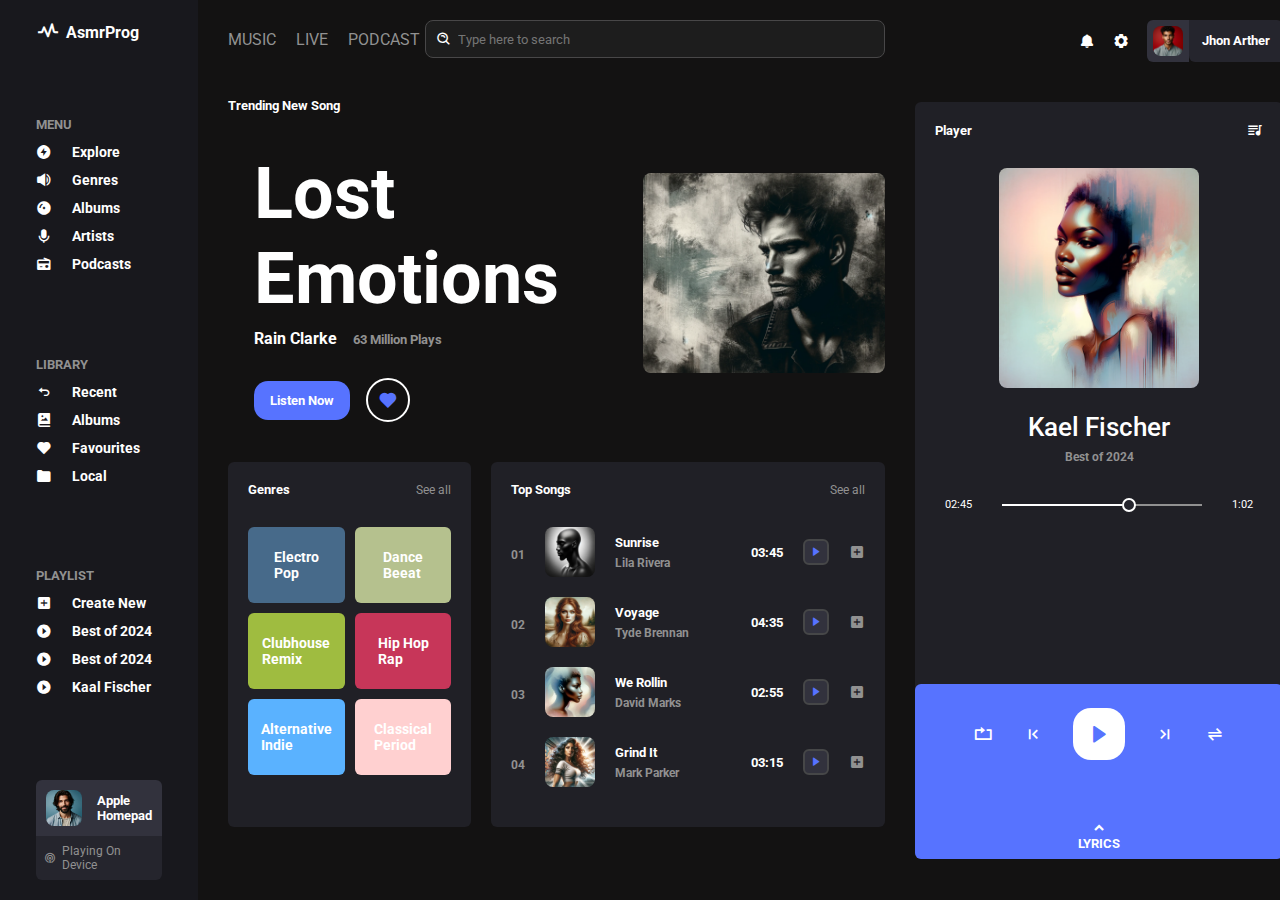
==== Music/Music.html @ 64fb25bc "Added new website" ====
<!DOCTYPE html>
<html lang="en">
<head>
    <meta charset="UTF-8">
    <meta name="viewport" content="width=device-width, initial-scale=1.0">
    <link href='https://unpkg.com/boxicons@2.1.4/css/boxicons.min.css' rel='stylesheet'>
    <link rel="stylesheet" href="Music.css">
    <title>Music Player Platform | AsmrProg</title>
</head>
<body>
    <div class="container">
        <aside class="sidebar">
            <div class="logo">
                <i class="bx bx-pulse"></i>
                    <a href="#">AsmrProg</a>
                </div>
            <div class="menu">
                <h5>Menu</h5>
                <ul>
                    <li>
                        <i class='bx bxs-bolt-circle' ></i>
                        <a href="#">Explore</a>
                    </li>
                    <li>
                        <i class='bx bxs-volume-full' ></i>
                        <a href="#">Genres</a>
                    </li>
                    <li>
                        <i class='bx bxs-album' ></i>
                        <a href="#">Albums</a>
                    </li>
                    <li>
                        <i class='bx bxs-microphone' ></i>
                        <a href="#">Artists</a>
                    </li>
                    <li>
                        <i class='bx bxs-radio' ></i>
                        <a href="#">Podcasts</a>
                    </li>
                </ul>
            </div>

            <div class="menu">
                <h5>Library</h5>
                <ul>
                    <li>
                        <i class='bx bx-undo' ></i>
                        <a href="#">Recent</a>
                    </li>
                    <li>
                        <i class='bx bxs-photo-album' ></i>
                        <a href="#">Albums</a>
                    </li>
                    <li>
                        <i class='bx bxs-heart' ></i>
                        <a href="#">Favourites</a>
                    </li>
                    <li>
                        <i class='bx bxs-folder' ></i>
                        <a href="#">Local</a>
                    </li>
                   
                </ul>
            </div>

            <div class="menu">
                <h5>Playlist</h5>
                <ul>
                    <li>
                        <i class='bx bxs-plus-square' ></i>
                        <a href="#">Create New</a>
                    </li>
                    <li>
                        <i class='bx bxs-caret-right-circle' ></i>
                        <a href="#">Best of 2024</a>
                    </li>
                    <li>
                        <i class='bx bxs-caret-right-circle' ></i>
                        <a href="#">Best of 2024</a>
                    </li>
                    <li>
                        <i class='bx bxs-caret-right-circle' ></i>
                        <a href="#">Kaal Fischer</a>
                    </li>
                   
                </ul>
            </div>

            <div class="playing">
                <div class="top">
                    <img src="asssets/current.png" alt="">
                    <h4>Apple<br>Homepad</h4>
                </div>
                <div class="bottom">
                    <i class='bx bx-podcast' ></i>
                    <p>Playing On Device</p>
                </div>
            </div>
        </aside>

        <main>
            <header>
                <div class="nav-links">
                    <a href="#">Music</a>
                    <a href="#">Live</a>
                    <a href="#">Podcast</a>
                </div>

                <div class="search">
                    <i class='bx bx-search-alt'></i>
                    <input type="text" placeholder="Type here to search">
                   
                </div>
            </header>

            <div class="trending">
                <div class="left">
                    <h5>Trending New Song</h5>
                    <div class="info">
                        <h2>Lost Emotions</h2>
                        <h4>Rain Clarke</h4>
                        <h5>63 Million Plays</h5>
                        <div class="buttons">
                            <button>
                                Listen Now
                            </button>
                            <i class='bx bxs-heart' ></i>
                        </div>
                    </div>
                </div>
                <img src="asssets/trend.png" alt="">
            </div>

            <div class="playlist">
                <div class="genres">
                    <div class="header">
                        <h5>Genres</h5>
                        <a href="#">See all</a>
                    </div>

                    <div class="items">
                        <div class="item">
                            <p>Electro<br>Pop</p>
                        </div>
                        <div class="item">
                            <p>Dance<br>Beeat</p>
                        </div>
                        <div class="item">
                            <p>Clubhouse<br>Remix</p>
                        </div>
                        <div class="item">
                            <p>Hip Hop<br>Rap</p>
                        </div>
                        <div class="item">
                            <p>Alternative<br>Indie</p>
                        </div>
                        <div class="item">
                            <p>Classical<br>Period</p>
                        </div>
                    </div>
                </div>

                <div class="music-list">
                    <div class="header">
                        <h5>Top Songs</h5>
                        <a href="#">See all</a>
                    </div>

                    <div class="items">
                        <div class="item">
                            <div class="info">
                                <p>01</p>
                                <img src="asssets/song-1.png" alt="">
                                <div class="details">
                                    <h5>Sunrise</h5>
                                    <p>Lila Rivera</p>
                                </div>
                            </div>
                            <div class="actions">
                                <p>03:45</p>
                                <div class="icons">
                                    <i class='bx bxs-right-arrow' ></i>
                                </div>
                                <i class='bx bxs-plus-square' ></i>
                            </div>
                        </div>
                        <div class="item">
                            <div class="info">
                                <p>02</p>
                                <img src="asssets/song-2.png" alt="">
                                <div class="details">
                                    <h5>Voyage</h5>
                                    <p>Tyde Brennan</p>
                                </div>
                            </div>
                            <div class="actions">
                                <p>04:35</p>
                                <div class="icons">
                                    <i class='bx bxs-right-arrow' ></i>
                                </div>
                                <i class='bx bxs-plus-square' ></i>
                            </div>
                        </div>
                        <div class="item">
                            <div class="info">
                                <p>03</p>
                                <img src="asssets/song-3.png" alt="">
                                <div class="details">
                                    <h5>We Rollin</h5>
                                    <p>David Marks</p>
                                </div>
                            </div>
                            <div class="actions">
                                <p>02:55</p>
                                <div class="icons">
                                    <i class='bx bxs-right-arrow' ></i>
                                </div>
                                <i class='bx bxs-plus-square' ></i>
                            </div>
                        </div>
                        <div class="item">
                            <div class="info">
                                <p>04</p>
                                <img src="asssets/song-4.png" alt="">
                                <div class="details">
                                    <h5>Grind It</h5>
                                    <p>Mark Parker</p>
                                </div>
                            </div>
                            <div class="actions">
                                <p>03:15</p>
                                <div class="icons">
                                    <i class='bx bxs-right-arrow' ></i>
                                </div>
                                <i class='bx bxs-plus-square' ></i>
                            </div>
                        </div>
                    </div>
                </div>
            </div>


        </main>

        <div class="right-section">
            <div class="profile">
                <i class='bx bxs-bell'></i>
                <i class='bx bxs-cog' ></i>
                <div class="user">
                    <div class="left">
                        <img src="asssets/profile.png" alt="">
                    </div>
                    <div class="right">
                        <h5>Jhon Arther</h5>
                    </div>
                </div>
            </div>

            <div class="music-player">
                <div class="top-section">
                    <div class="header">
                        <h5>Player</h5>
                        <i class='bx bxs-playlist'></i>
                    </div>
                    <div class="song-info">
                        <img src="asssets/player.png" alt="">
                        <div class="description">
                            <h3>Kael Fischer</h3>
                            <p>Best of 2024</p>
                        </div>
                        <div class="progress">
                            <p>02:45</p>
                            <div class="active-lines"></div>
                            <div class="deactive-lines"></div>
                            <p>1:02</p>
                        </div>
                    </div>
                </div>

                <div class="player-actions">
                    <div class="buttons">
                        <i class='bx bx-repeat' ></i>
                        <i class='bx bx-first-page' ></i>
                        <i class='bx bxs-right-arrow play-button' ></i>
                        <i class='bx bx-last-page' ></i> 
                        <i class='bx bx-transfer-alt' ></i>
                    </div>
                    <div class="lyrics">
                        <i class='bx bxs-chevron-up' ></i>
                        <h5>LYRICS</h5>
                    </div>
                </div>
            </div>
        </div>
    </div>

    <script src="Music.js"></script>
</body>
</html>
---- Music/Music.css ----
@import url('https://fonts.googleapis.com/css2?family=Roboto:wght@300;400;500;900&display=swap');

*{
    padding: 0;
    margin: 0;
    box-sizing: border-box;
    font-family: 'Roboto', sans-serif;
}

a{
    text-decoration: none;
    color: #fff;
}

i{
    color: #fff;
    cursor: pointer;
}

img{
    object-fit: cover;
    object-position: top;
    border-radius: 8px;
}

html,
body{
    height: 100vh;
    background-color: rgb(19, 18, 18);
}

.container{
    width: 100%;
    display: grid;
    grid-template-columns: 1fr 4fr 2fr;
    border-color: black;
}

.container .sidebar{
    height: 100vh;
    background-color: #18181d;
    padding: 20px 36px;
    display: flex;
    flex-direction: column;
    justify-content: space-between;
    z-index: 10000;
    transition: all 0.6s ease;

}

.container .sidebar .logo{
    display: flex;
    align-items: center;
    gap: 6px;
}

.container .sidebar .logo > i{
    font-size: 24px;
    transition: all 0.3s ease;
}

.container .sidebar .logo a{
    font-weight: bold;
    transition: all 0.3s ease;
}

.container .sidebar .logo:hover a,
.container .sidebar .logo:hover i,
.container .sidebar .menu ul li:hover a,
.container .sidebar .menu ul li:hover i,
.container main header .nav-links a:hover{
    color: #5773ff;
}

.container .sidebar .menu h5{
    color: #919191;
    margin-bottom: 12px;
    text-transform: uppercase;
}

.container .sidebar .menu ul li{
    margin-bottom: 12px;
    display: flex;
    align-items: center;
    gap: 20px;
    cursor: pointer;
}

.container .sidebar .menu ul li a{
    font-size: 14px;
    font-weight: bold;
    transition: all 0.3s ease;
}

.container .sidebar .menu ul{
    list-style: none;
}

.container .sidebar .playing .top{
    background-color: #32323d;
    border-radius: 6px 6px 0 0;
    padding: 10px;
    display: flex;
    align-items: center;
    gap: 15px;
    color: #fff;
    font-size: 13px;
}



.container .sidebar .playing .top img{
    width: 36px;
    height: 36px;
}

.container .sidebar .playing .bottom{
    background-color: #25252d;
    border-radius:  0 0 6px 6px;
    padding: 8px;
    display: flex;
    align-items: center;
    justify-content: center;
    gap: 6px;
    font-size: 12px;
}

.container .sidebar .playing .bottom i,
.container .sidebar .playing .bottom p{
    color: #919191;
}


.container main{
    padding: 20px 30px;

}

.container main header{
    display: flex;
    align-items: center;
    justify-content: space-between;

}

.container main header .nav-links{
    display: flex;
    align-items: center;
    gap: 20px;
}

.container main header .nav-links a{
    text-transform: uppercase;
    color: #919191;
    transition: all 0.3s ease;
}

.container main header .search{
    display: flex;
    align-items: center;
    gap: 6px;
    width: 70%;
    background-color: #1d1d1d;
    border: 1px solid #484748;
    padding: 10px;
    border-radius: 8px;

}

.container main header .search input{
    width: 100%;
    background-color: transparent;
    border: none;
    outline: none;
    color: #fff;
}

.container main .trending{
    margin-top: 40px;
    display: flex;
    align-items: center;
    justify-content: space-between;
    color: #fff;
}

.container main .trending .left .info{
    margin-top: 12px;
    padding: 26px;
}

.container main .trending .left .info h2{
    font-size: 8vh;
    margin-bottom: 8px;
}

.container main .trending .left .info h4,
.container main .trending .left .info h5{
    display: inline;
}

.container main .trending .left .info h5{
    margin-left: 12px;
    color: #919191;
}

.container main .trending .left .info .buttons{
    margin-top: 30px;
    display: flex;
    align-items: center;
    gap: 16px;
}

.container main .trending .left .info .buttons button{
    padding: 12px 16px;
    background-color: #5773ff;
    border: none;
    border-radius: 14px;
    color: #fff;
    font-weight: bold;
    cursor: pointer;
}


.container main .trending .left .info .buttons i{
    color: #5773ff;
    font-size: 20px;
    border: 2px solid #fff;
    padding: 10px;
    border-radius: 50%;
   
}


.container main .trending img{
    width: 300px;
    height: 200px;
}

.container main .playlist{
    margin-top: 14px;
    display: flex;
    gap: 20px;
}

.container main .playlist .genres{
    color: #fff;
    background-color: #202026;
    padding: 20px;
    border-radius: 6px;
    width: 40%;
}

.container main .playlist .genres .header,
.container main .playlist .music-list .header{
    display: flex;
    align-items: center;
    justify-content: space-between;
    margin-bottom: 30px;
}

.container main .playlist .genres .header a,
.container main .playlist .music-list .header a{
    color: #919191;
    font-size: 12px;
}

.container main .playlist .genres .items{
    display: grid;
    grid-template-columns: 1fr 1fr;
    gap: 10px;
}

.container main .playlist .genres .items .item{
    padding: 22px 10px;
    display: flex;
    align-items: center;
    justify-content: center;
    border-radius: 6px;
    cursor: pointer;

}

.container main .playlist .genres .items .item p{
    font-size: 14px;
    font-weight: bold;
}

.container main .playlist .genres .items .item:nth-child(1){
    background-color: #476a8a;
}

.container main .playlist .genres .items .item:nth-child(2){
    background-color: #B5C18E;
}

.container main .playlist .genres .items .item:nth-child(3){
    background-color: #9fbc40;
}

.container main .playlist .genres .items .item:nth-child(4){
    background-color: #C73659;
}

.container main .playlist .genres .items .item:nth-child(5){
    background-color: #5AB2FF;
}

.container main .playlist .genres .items .item:nth-child(6){
    background-color: #FFD0D0;
}

.container main .playlist .music-list {
    background-color: #202026;
    padding: 20px;
    color: #fff;
    border-radius: 6px;
    width: 65%;
}

.container main .playlist .music-list .items .item{
    display: flex;
    align-items: center;
    justify-content: space-between;
    margin-bottom: 20px;
}

.container main .playlist .music-list .items .item:nth-child{
    margin-bottom: 0;
}

.container main .playlist .music-list .items .item .info,
.container main .playlist .music-list .items .item .actions{
    display: flex;
    align-items: center;
    gap: 20px;
}

.container main .playlist .music-list .items .item .info p{
    color: #919191;
    font-size: 12px;
    font-weight: bold;
    margin-top: 6px;
}

.container main .playlist .music-list .items .item .info img{
    width: 50px;
}

.container main .playlist .music-list .items .item .actions p{
    font-size: 13px;
    font-weight: bold;
}

.container main .playlist .music-list .items .item .actions .icons{
    display: flex;
    align-items: center;
    justify-content: center;
    background-color: #32323d;
    padding: 6px;
    border: 2px solid #464748;
    border-radius: 6px;
}

.container main .playlist .music-list .items .item .actions .icons i{
    font-size: 10px;
    color: #5773ff;
}

.container main .playlist .music-list .items .item .actions i{
    color: #919191;

}

.container .right-section{
    padding: 20px 36px 20px 0;
}

.container .right-section .profile {
    display: flex;
    align-items: center;
    justify-content: flex-end;
    gap: 18px;
    margin-bottom: 40px;
}

.container .right-section .profile .user{
    display: flex;
}

.container .right-section .profile .user .left{
    display: flex;
    align-items: center;
    background: #32323d;
    padding: 6px;
    border-radius: 6px 0 0 6px;
}

.container .right-section .profile .user .left img{
    width: 30px;
}

.container .right-section .profile .user .right{
    background-color: #25252d;
    border-radius: 0 6px 0 6px;
    padding: 13px;
    color: #fff;
}

.container .right-section .music-player{
    color: #fff;
    background-color: #202026;
    border-radius: 6px;
    height: 88%;
    display: flex;
    flex-direction: column;
}

.container .right-section .music-player .top-section{
    padding: 20px;
    height: 86%;
}

.container .right-section .music-player .header{
    display: flex;
    align-items: center;
    justify-content: space-between;
    margin-bottom: 30px;
}

.container .right-section .music-player .song-info{
    display: flex;
    flex-direction: column;
    align-items: center;
    gap: 24px;
    text-align: center;
}

.container .right-section .music-player .song-info img{
    width: 200px;
    height: 220px;
}

.container .right-section .music-player .description h3{
    font-size: 26px;
    font-weight: 500;
    margin-bottom: 8px;
}

.container .right-section .music-player .description h5{
    font-size: 16px;
    margin-bottom: 4px;
}

.container .right-section .music-player .description p{
    color: #919191;
    font-size: 12px;
    font-weight: bold;
}

.container .right-section .music-player .song-info .progress{
    display: flex;
    align-items: center;
    margin: 10px;
}

.container .right-section .music-player .song-info .progress p{
    font-size: 11px;
}

.container .right-section .music-player .song-info .progress .active-lines{
    position: relative;
    width: 120px;
    height: 2px;
    background-color: #fff;
    margin-left: 30px;
}

.container .right-section .music-player .song-info .progress .deactive-lines{
    width: 80px;
    height: 2px;
    background-color: #919191;
    margin-right: 30px;
}

.container .right-section .music-player .song-info .progress .active-lines::before{
    content: "";
    background-color: #25252d;
    height: 10px;
    width: 10px;
    border: 2px solid #fff;
    position: absolute;
    top: -6px;
    left: 120px;
    border-radius: 50%;
}

.container .right-section .music-player .player-actions{
    background-color: #5773ff;
    height: 26%;
    border-radius: 6px;
    display: flex;
    flex-direction: column;
    align-items: center;
    position: relative;
}

.container .right-section .music-player .player-actions .buttons{
    display: flex;
    align-items: center;
    gap: 30px;
    margin-top: 24px;
}

.container .right-section .music-player .player-actions .buttons i{
    font-size: 20px;
}


.container .right-section .music-player .player-actions .buttons .play-button{
    padding: 16px;
    background-color: #fff;
    color: #5773ff;
    border-radius: 18px;
}


.container .right-section .music-player .player-actions .lyrics{
    display: flex;
    flex-direction: column;
    align-items: center;
    position: absolute;
    bottom: 8px;
}
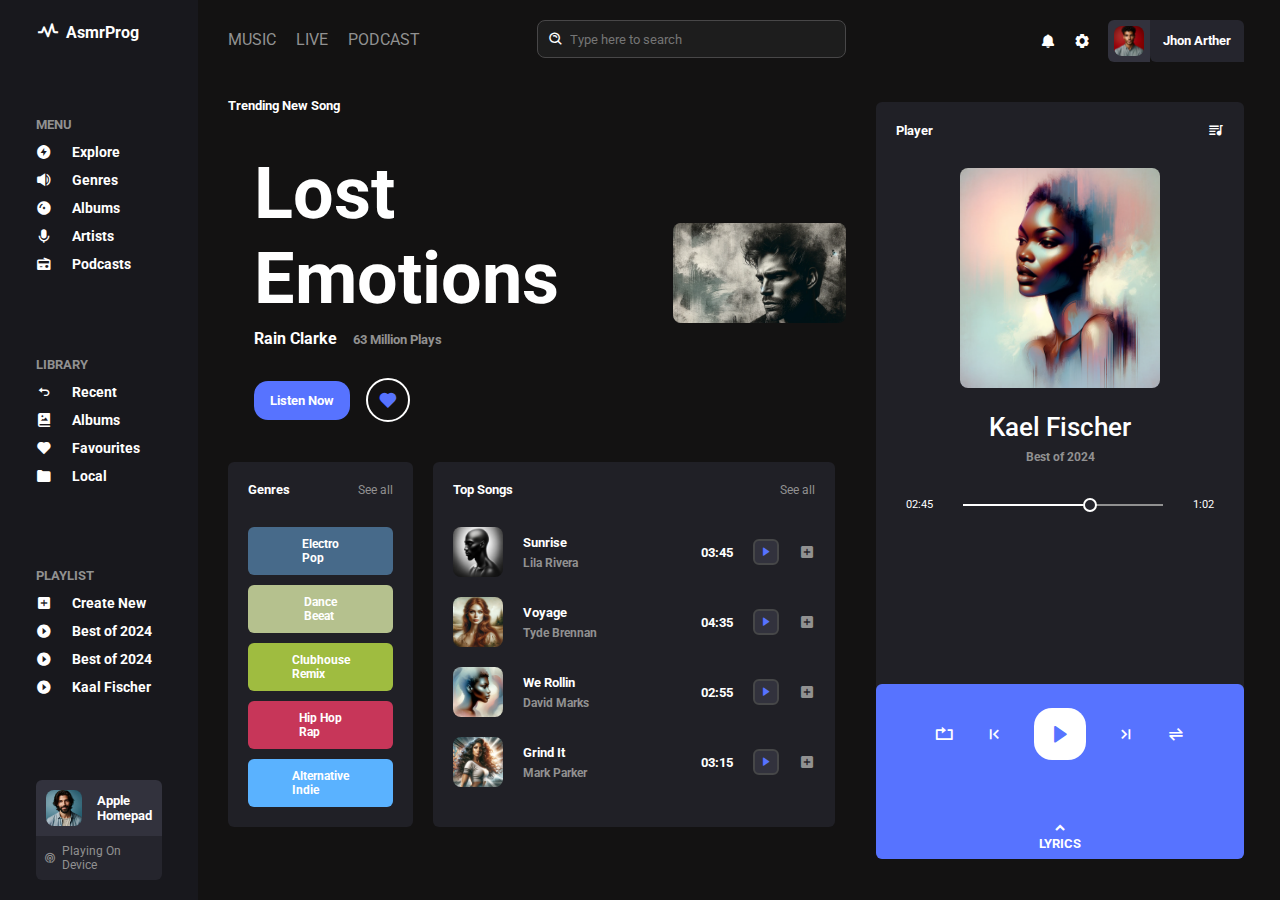
==== commit bb89519a: "This is my new Music Webpage" ====
--- a/Music/Music.html
+++ b/Music/Music.html
@@ -11,6 +11,9 @@
     <div class="container">
         <aside class="sidebar">
             <div class="logo">
+                <button class="menu-btn" id="menu-close">
+                    <i class='bx bxs-log-out-circle'></i>
+                </button>
                 <i class="bx bx-pulse"></i>
                     <a href="#">AsmrProg</a>
                 </div>
@@ -101,6 +104,9 @@
         <main>
             <header>
                 <div class="nav-links">
+                    <button class="menu-btn" id="menu-open">
+                        <i class='bx bx-menu' ></i>
+                    </button>
                     <a href="#">Music</a>
                     <a href="#">Live</a>
                     <a href="#">Podcast</a>
--- a/Music/Music.css
+++ b/Music/Music.css
@@ -64,8 +64,7 @@
     transition: all 0.3s ease;
 }
 
-.container .sidebar .logo:hover a,
-.container .sidebar .logo:hover i,
+.container .sidebar .logo a:hover,
 .container .sidebar .menu ul li:hover a,
 .container .sidebar .menu ul li:hover i,
 .container main header .nav-links a:hover{
@@ -530,4 +529,216 @@
     align-items: center;
     position: absolute;
     bottom: 8px;
+}
+
+.container main header .nav-links button,
+.container .sidebar .logo button{
+    display: none;
+    align-items: center;
+    justify-content: center;
+    background-color: #1d1d1d;
+    border:1px solid #464748;
+    font-size: 20px;
+    padding: 4px;
+    border-radius: 8px;
+    cursor: pointer;
+}
+
+
+@media screen and (max-width: 1400px) {
+    .container .sidebar .playing .button p{
+        font-size: 10px;
+    }
+
+    .container main header .search{
+        width: 50%;
+    }
+
+    .container main .trending .left .info h2{
+        font: 36px;
+
+    }
+
+    .container main .trending img{
+        width: 200px;
+        height: 100px;
+    }
+    .container main .playlist .genres{
+        width: 30%;
+    }
+
+    .container main .playlist .genres .items{
+        grid-template-columns: 1fr;
+    }
+
+    .container main .playlist .genres .items .item{
+        padding: 10px;
+    }
+    .container main .playlist .genres .items .item p{
+        font-size: 12px;
+    }
+    .container main .playlist .genres .items .item:nth-child(6),
+    .container main .playlist .music-list .items .item .info > p{
+        display: none;
+    }
+    
+
+
+}
+
+@media screen and (max-width: 1200px){
+    .container main header .search{
+        width: 40%;
+    }
+
+    .container main .trending .left .info h2{
+        font-size: 24px;
+    }
+    .container main .trending .left .info h5{
+        display: block;
+        font-size: 12px;
+        margin-left: 0;
+    }
+    .container main .trending .left .info .buttons button{
+        padding: 10px 12px;
+        font-size: 12px;
+    }
+
+    .container main .trending .left .info .buttons i{
+        font-size: 14px;
+    }
+    .container main .playlist .genres{
+        display: none;
+    }
+    .container main .playlist .music-list{
+        width: 100%;
+    }
+    .container .right-section .music-player{
+        height: 88%;
+    }
+
+    .container .right-section .music-player .song-info img{
+        width: 220px;
+        height: 220px;
+    }
+
+    .container .right-section .music-player .song-info .description h3{
+        font-size: 22px;
+    }
+    .container .right-section .music-player .song-info .progress{
+        margin: 0;
+    }
+    .container .right-section .music-player .song-info .progress .active-lines{
+        width: 80px;
+    }
+    .container .right-section .music-player .song-info .progress .deactive-lines{
+        width: 40px;
+    }
+    .container .right-section .music-player .song-info .progress .active-lines::before{
+        left: 80px;
+    }
+    .container .right-section .music-player .player-actions .buttons{
+        margin-top: 30px;
+    }
+    .container .right-section .music-player .player-actions .buttons .play-button{
+        padding: 10px;
+        border-radius: 16px;
+    }
+
+}
+
+@media screen and (max-width: 992px) {
+    .container{
+        grid-template-columns: 3fr 2fr;
+    }
+
+    .container .sidebar{
+        position: absolute;
+       left: -100%;
+    }
+
+    .container .sidebar .playing{
+        display: none;
+    }
+
+    .container main header .nav-links a{
+        font-size: 13px;
+    }
+
+    .container main header .search{
+        width: 38px;
+    }
+
+    .container main header .search input{
+        display: none;
+    }
+
+    .container main .trending img{
+        width: 120px;
+        height: 100px;
+        margin-top: 66px;
+    }
+
+    .container main .playing{
+        margin-top: 40px;
+    }
+
+    .container .right-section .music-player{
+        height: 87%;
+    }
+
+    .container .right-section .music-player .song-info img{
+        width: 180px;
+        height: 180px;
+    }
+    .container .right-section .music-player .player-actions .buttons{
+        margin-top: 38px;
+    }
+
+    .container .right-section .music-player .player-actions .buttons i{
+        font-size: 18px;
+    }
+
+    .container main header .nav-links button,
+    .container .sidebar .logo button{
+        display: flex;
+    }
+
+}
+
+@media screen and (max-width: 768px){
+    .container {
+        grid-template-columns: 1fr;
+    }
+
+    .container main .trending,
+    .container main .playlist{
+        display: none;
+    }
+    .container main header .search{
+        width: 40%;
+    }
+    .container main header .search input{
+        display: block;
+    }
+
+    .container .right-section{
+        padding: 20px 36px;
+    }
+
+    .container .right-section .profile{
+        justify-content: center;
+        margin-bottom: 20px;
+    }
+
+    .container .right-section .music-player{
+        height: 100%;
+    }
+    .container .right-section .music-player .song-info img{
+        width: 300px;
+        height: 190px;
+    }
+    .container .right-section .music-player .buttons i{
+        font-size: 22px;
+    }
 }